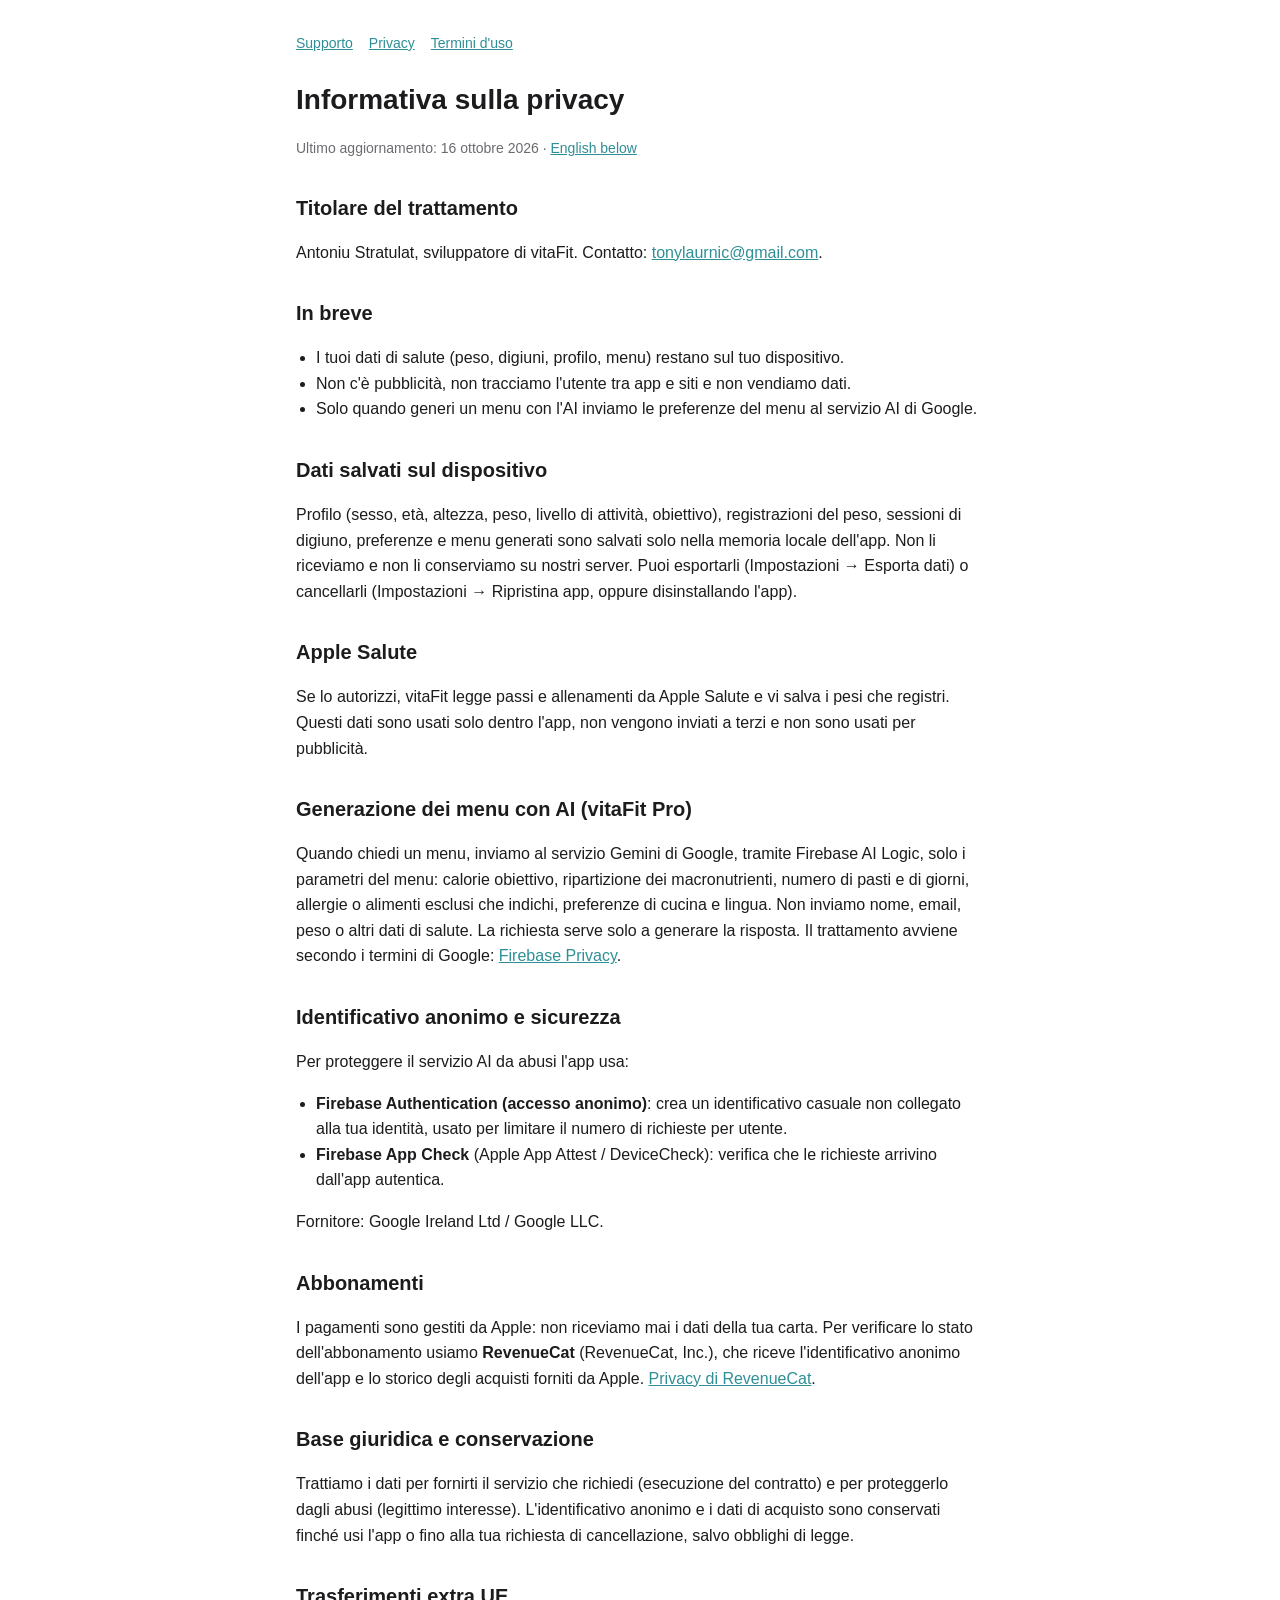
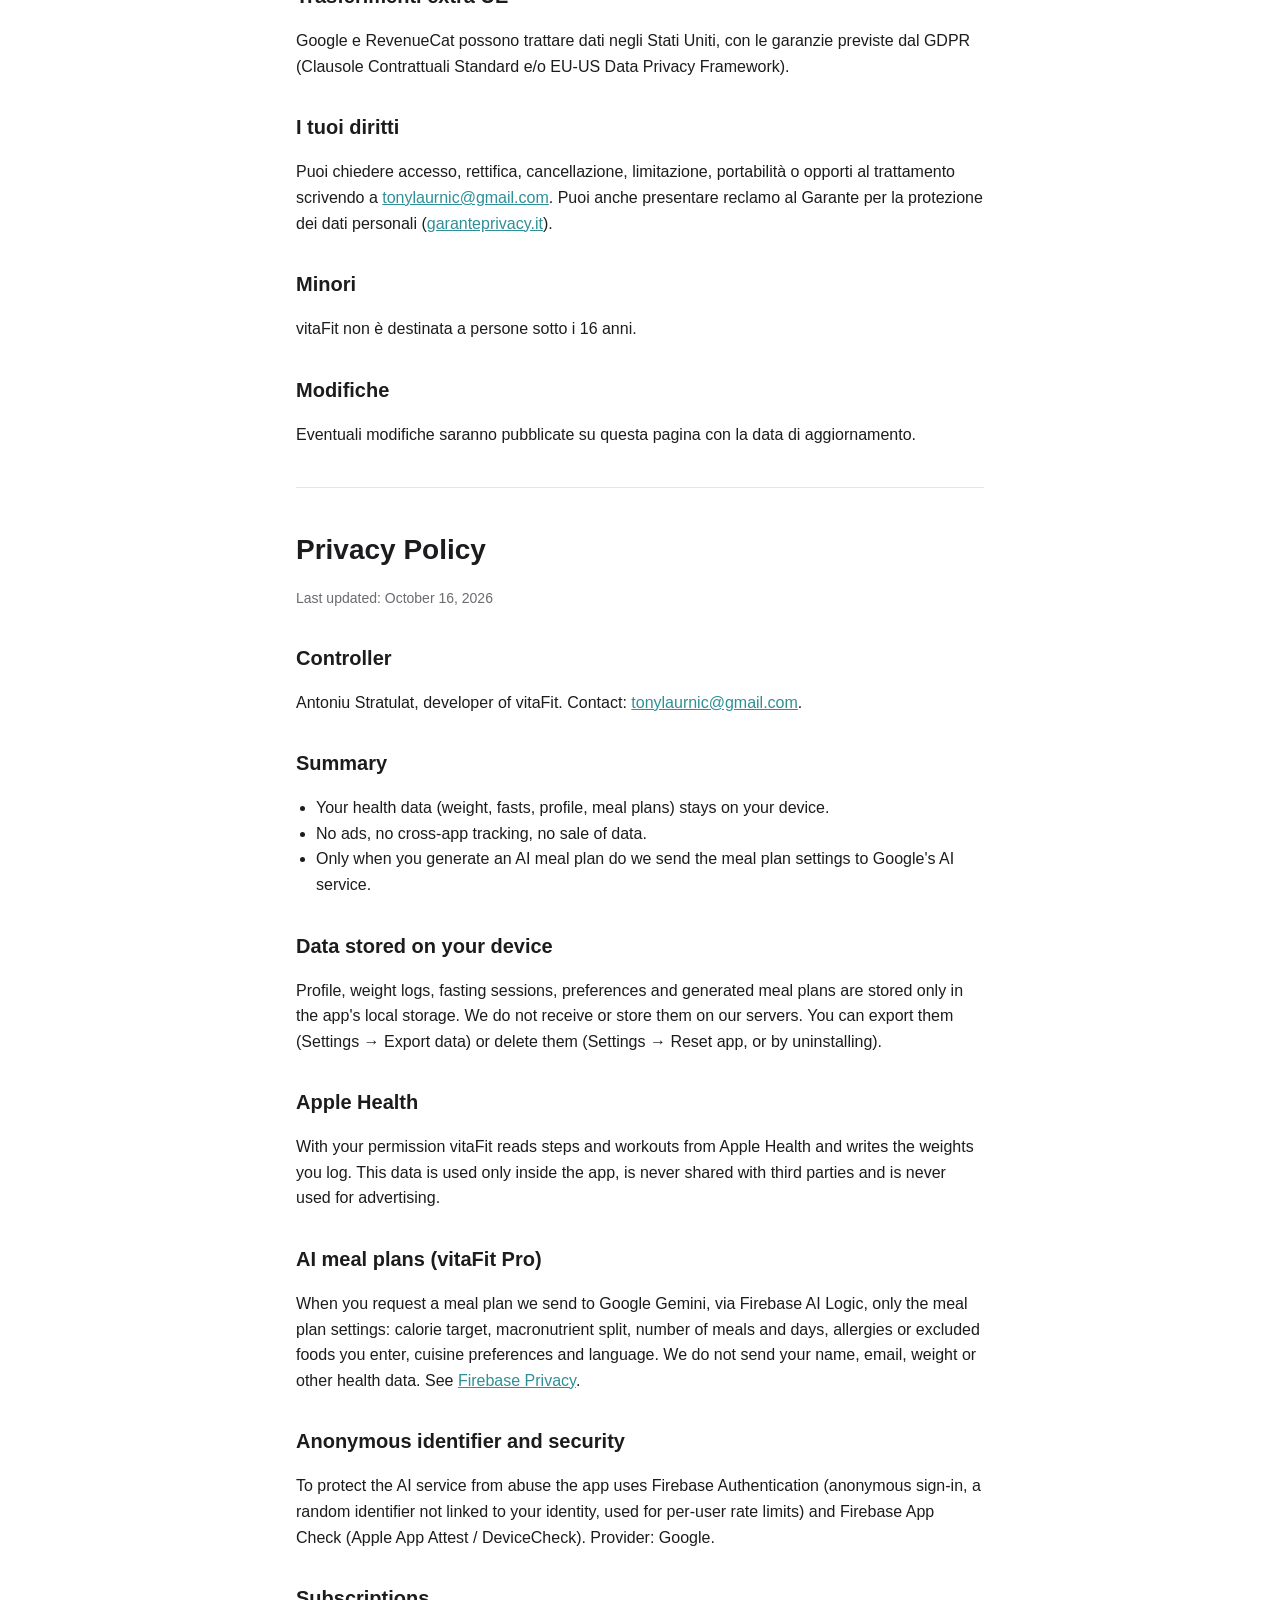
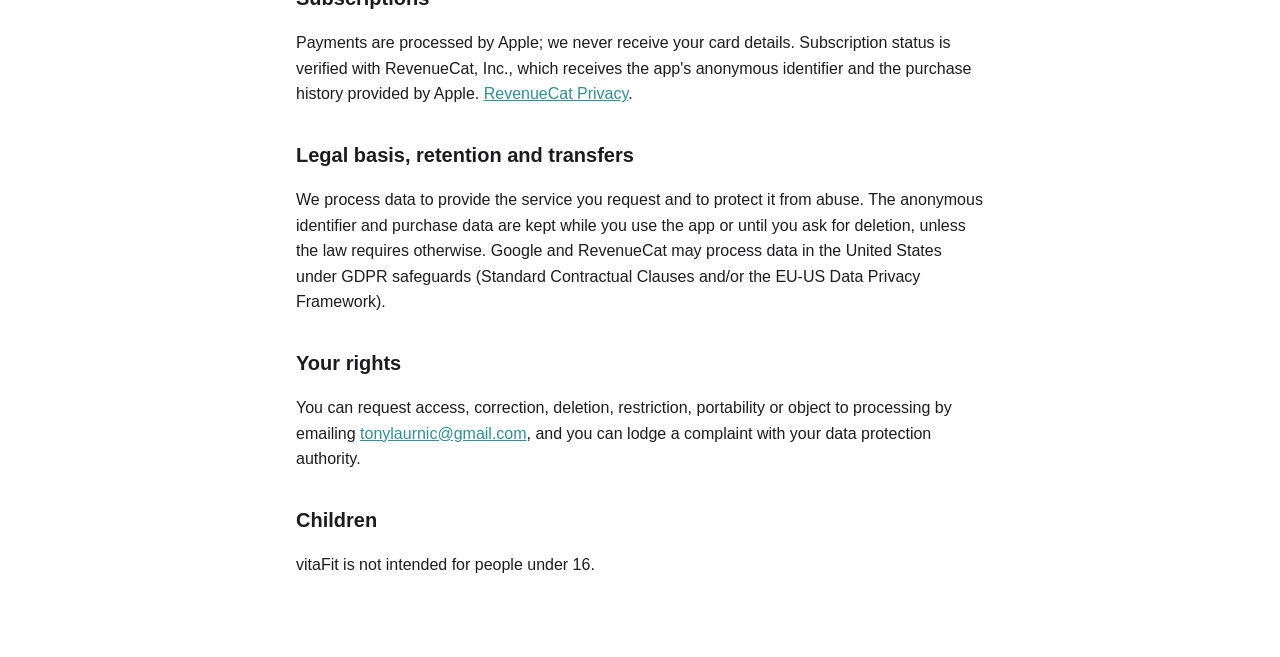
==== privacy.html @ 0c8dd7af "vitaFit support and privacy pages" ====
<!doctype html>
<html lang="it">
<head>
  <meta charset="utf-8">
  <meta name="viewport" content="width=device-width, initial-scale=1">
  <title>vitaFit – Privacy Policy</title>
  <link rel="stylesheet" href="style.css">
</head>
<body>
<main>
  <nav><a href="./">Supporto</a><a href="privacy.html">Privacy</a><a href="https://www.apple.com/legal/internet-services/itunes/dev/stdeula/">Termini d'uso</a></nav>

  <h1>Informativa sulla privacy</h1>
  <p class="muted">Ultimo aggiornamento: 16 ottobre 2026 · <a href="#en">English below</a></p>

  <h2>Titolare del trattamento</h2>
  <p>Antoniu Stratulat, sviluppatore di vitaFit. Contatto: <a href="mailto:tonylaurnic@gmail.com">tonylaurnic@gmail.com</a>.</p>

  <h2>In breve</h2>
  <ul>
    <li>I tuoi dati di salute (peso, digiuni, profilo, menu) restano sul tuo dispositivo.</li>
    <li>Non c'è pubblicità, non tracciamo l'utente tra app e siti e non vendiamo dati.</li>
    <li>Solo quando generi un menu con l'AI inviamo le preferenze del menu al servizio AI di Google.</li>
  </ul>

  <h2>Dati salvati sul dispositivo</h2>
  <p>Profilo (sesso, età, altezza, peso, livello di attività, obiettivo), registrazioni del peso, sessioni di digiuno, preferenze e menu generati
    sono salvati solo nella memoria locale dell'app. Non li riceviamo e non li conserviamo su nostri server.
    Puoi esportarli (Impostazioni → Esporta dati) o cancellarli (Impostazioni → Ripristina app, oppure disinstallando l'app).</p>

  <h2>Apple Salute</h2>
  <p>Se lo autorizzi, vitaFit legge passi e allenamenti da Apple Salute e vi salva i pesi che registri.
    Questi dati sono usati solo dentro l'app, non vengono inviati a terzi e non sono usati per pubblicità.</p>

  <h2>Generazione dei menu con AI (vitaFit Pro)</h2>
  <p>Quando chiedi un menu, inviamo al servizio Gemini di Google, tramite Firebase AI Logic, solo i parametri del menu:
    calorie obiettivo, ripartizione dei macronutrienti, numero di pasti e di giorni, allergie o alimenti esclusi che indichi, preferenze di cucina e lingua.
    Non inviamo nome, email, peso o altri dati di salute. La richiesta serve solo a generare la risposta.
    Il trattamento avviene secondo i termini di Google: <a href="https://firebase.google.com/support/privacy">Firebase Privacy</a>.</p>

  <h2>Identificativo anonimo e sicurezza</h2>
  <p>Per proteggere il servizio AI da abusi l'app usa:</p>
  <ul>
    <li><strong>Firebase Authentication (accesso anonimo)</strong>: crea un identificativo casuale non collegato alla tua identità, usato per limitare il numero di richieste per utente.</li>
    <li><strong>Firebase App Check</strong> (Apple App Attest / DeviceCheck): verifica che le richieste arrivino dall'app autentica.</li>
  </ul>
  <p>Fornitore: Google Ireland Ltd / Google LLC.</p>

  <h2>Abbonamenti</h2>
  <p>I pagamenti sono gestiti da Apple: non riceviamo mai i dati della tua carta.
    Per verificare lo stato dell'abbonamento usiamo <strong>RevenueCat</strong> (RevenueCat, Inc.), che riceve l'identificativo anonimo dell'app
    e lo storico degli acquisti forniti da Apple. <a href="https://www.revenuecat.com/privacy">Privacy di RevenueCat</a>.</p>

  <h2>Base giuridica e conservazione</h2>
  <p>Trattiamo i dati per fornirti il servizio che richiedi (esecuzione del contratto) e per proteggerlo dagli abusi (legittimo interesse).
    L'identificativo anonimo e i dati di acquisto sono conservati finché usi l'app o fino alla tua richiesta di cancellazione,
    salvo obblighi di legge.</p>

  <h2>Trasferimenti extra UE</h2>
  <p>Google e RevenueCat possono trattare dati negli Stati Uniti, con le garanzie previste dal GDPR (Clausole Contrattuali Standard e/o EU-US Data Privacy Framework).</p>

  <h2>I tuoi diritti</h2>
  <p>Puoi chiedere accesso, rettifica, cancellazione, limitazione, portabilità o opporti al trattamento scrivendo a
    <a href="mailto:tonylaurnic@gmail.com">tonylaurnic@gmail.com</a>. Puoi anche presentare reclamo al Garante per la protezione dei dati personali (<a href="https://www.garanteprivacy.it">garanteprivacy.it</a>).</p>

  <h2>Minori</h2>
  <p>vitaFit non è destinata a persone sotto i 16 anni.</p>

  <h2>Modifiche</h2>
  <p>Eventuali modifiche saranno pubblicate su questa pagina con la data di aggiornamento.</p>

  <hr>

  <section id="en" lang="en">
    <h1>Privacy Policy</h1>
    <p class="muted">Last updated: October 16, 2026</p>

    <h2>Controller</h2>
    <p>Antoniu Stratulat, developer of vitaFit. Contact: <a href="mailto:tonylaurnic@gmail.com">tonylaurnic@gmail.com</a>.</p>

    <h2>Summary</h2>
    <ul>
      <li>Your health data (weight, fasts, profile, meal plans) stays on your device.</li>
      <li>No ads, no cross-app tracking, no sale of data.</li>
      <li>Only when you generate an AI meal plan do we send the meal plan settings to Google's AI service.</li>
    </ul>

    <h2>Data stored on your device</h2>
    <p>Profile, weight logs, fasting sessions, preferences and generated meal plans are stored only in the app's local storage. We do not receive or store them on our servers. You can export them (Settings → Export data) or delete them (Settings → Reset app, or by uninstalling).</p>

    <h2>Apple Health</h2>
    <p>With your permission vitaFit reads steps and workouts from Apple Health and writes the weights you log. This data is used only inside the app, is never shared with third parties and is never used for advertising.</p>

    <h2>AI meal plans (vitaFit Pro)</h2>
    <p>When you request a meal plan we send to Google Gemini, via Firebase AI Logic, only the meal plan settings: calorie target, macronutrient split, number of meals and days, allergies or excluded foods you enter, cuisine preferences and language. We do not send your name, email, weight or other health data. See <a href="https://firebase.google.com/support/privacy">Firebase Privacy</a>.</p>

    <h2>Anonymous identifier and security</h2>
    <p>To protect the AI service from abuse the app uses Firebase Authentication (anonymous sign-in, a random identifier not linked to your identity, used for per-user rate limits) and Firebase App Check (Apple App Attest / DeviceCheck). Provider: Google.</p>

    <h2>Subscriptions</h2>
    <p>Payments are processed by Apple; we never receive your card details. Subscription status is verified with RevenueCat, Inc., which receives the app's anonymous identifier and the purchase history provided by Apple. <a href="https://www.revenuecat.com/privacy">RevenueCat Privacy</a>.</p>

    <h2>Legal basis, retention and transfers</h2>
    <p>We process data to provide the service you request and to protect it from abuse. The anonymous identifier and purchase data are kept while you use the app or until you ask for deletion, unless the law requires otherwise. Google and RevenueCat may process data in the United States under GDPR safeguards (Standard Contractual Clauses and/or the EU-US Data Privacy Framework).</p>

    <h2>Your rights</h2>
    <p>You can request access, correction, deletion, restriction, portability or object to processing by emailing <a href="mailto:tonylaurnic@gmail.com">tonylaurnic@gmail.com</a>, and you can lodge a complaint with your data protection authority.</p>

    <h2>Children</h2>
    <p>vitaFit is not intended for people under 16.</p>
  </section>
</main>
</body>
</html>
---- style.css ----
:root {
  --bg: #ffffff;
  --text: #1c1c1e;
  --muted: #6b6b70;
  --accent: #2e8f96;
  --line: #e5e5ea;
}
@media (prefers-color-scheme: dark) {
  :root {
    --bg: #111114;
    --text: #f2f2f7;
    --muted: #a1a1a6;
    --accent: #9ed2d7;
    --line: #2c2c30;
  }
}
* { box-sizing: border-box; }
body {
  margin: 0;
  background: var(--bg);
  color: var(--text);
  font: 16px/1.6 -apple-system, BlinkMacSystemFont, "Segoe UI", Roboto, sans-serif;
}
main { max-width: 720px; margin: 0 auto; padding: 32px 16px 64px; }
h1 { font-size: 28px; margin: 0 0 4px; }
h2 { font-size: 20px; margin: 32px 0 8px; }
h3 { font-size: 16px; margin: 20px 0 4px; }
p, li { color: var(--text); }
.muted { color: var(--muted); font-size: 14px; }
a { color: var(--accent); }
nav { display: flex; gap: 16px; margin-bottom: 24px; font-size: 14px; }
hr { border: 0; border-top: 1px solid var(--line); margin: 40px 0; }
ul { padding-left: 20px; }
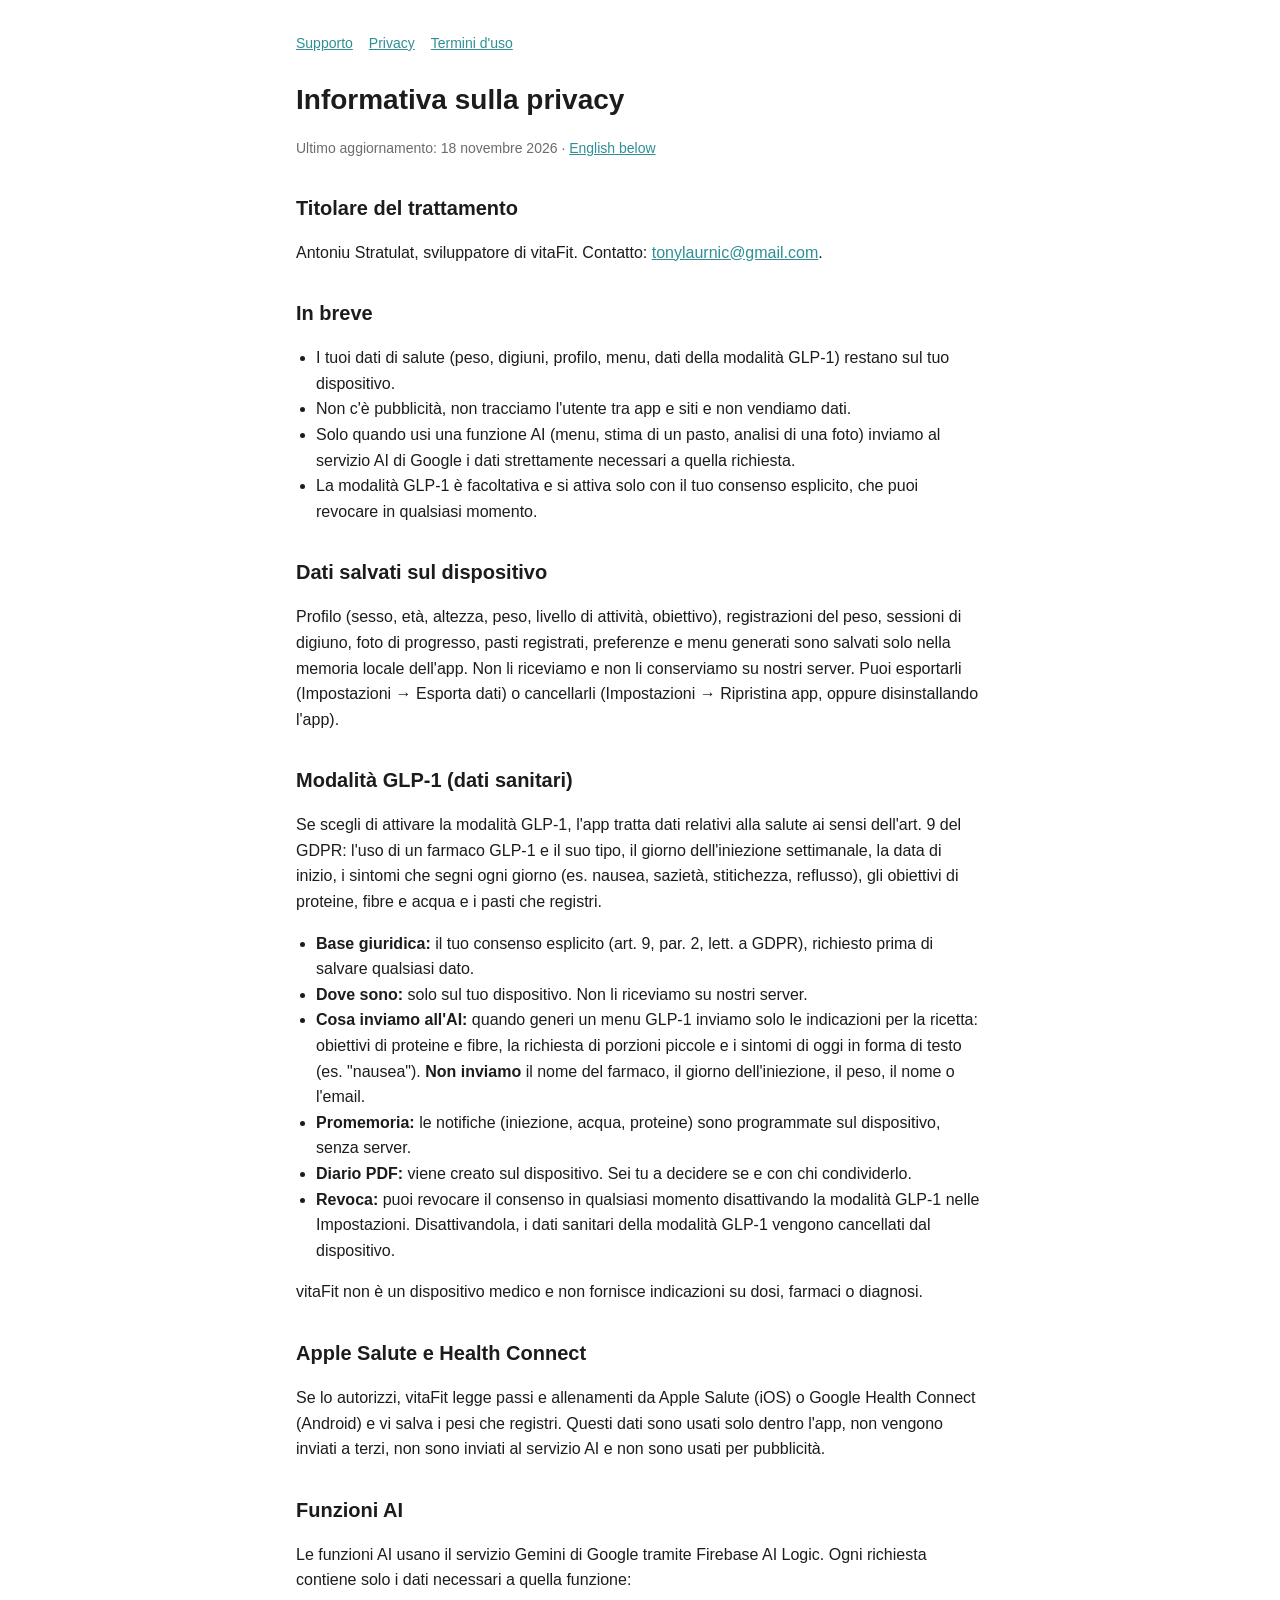
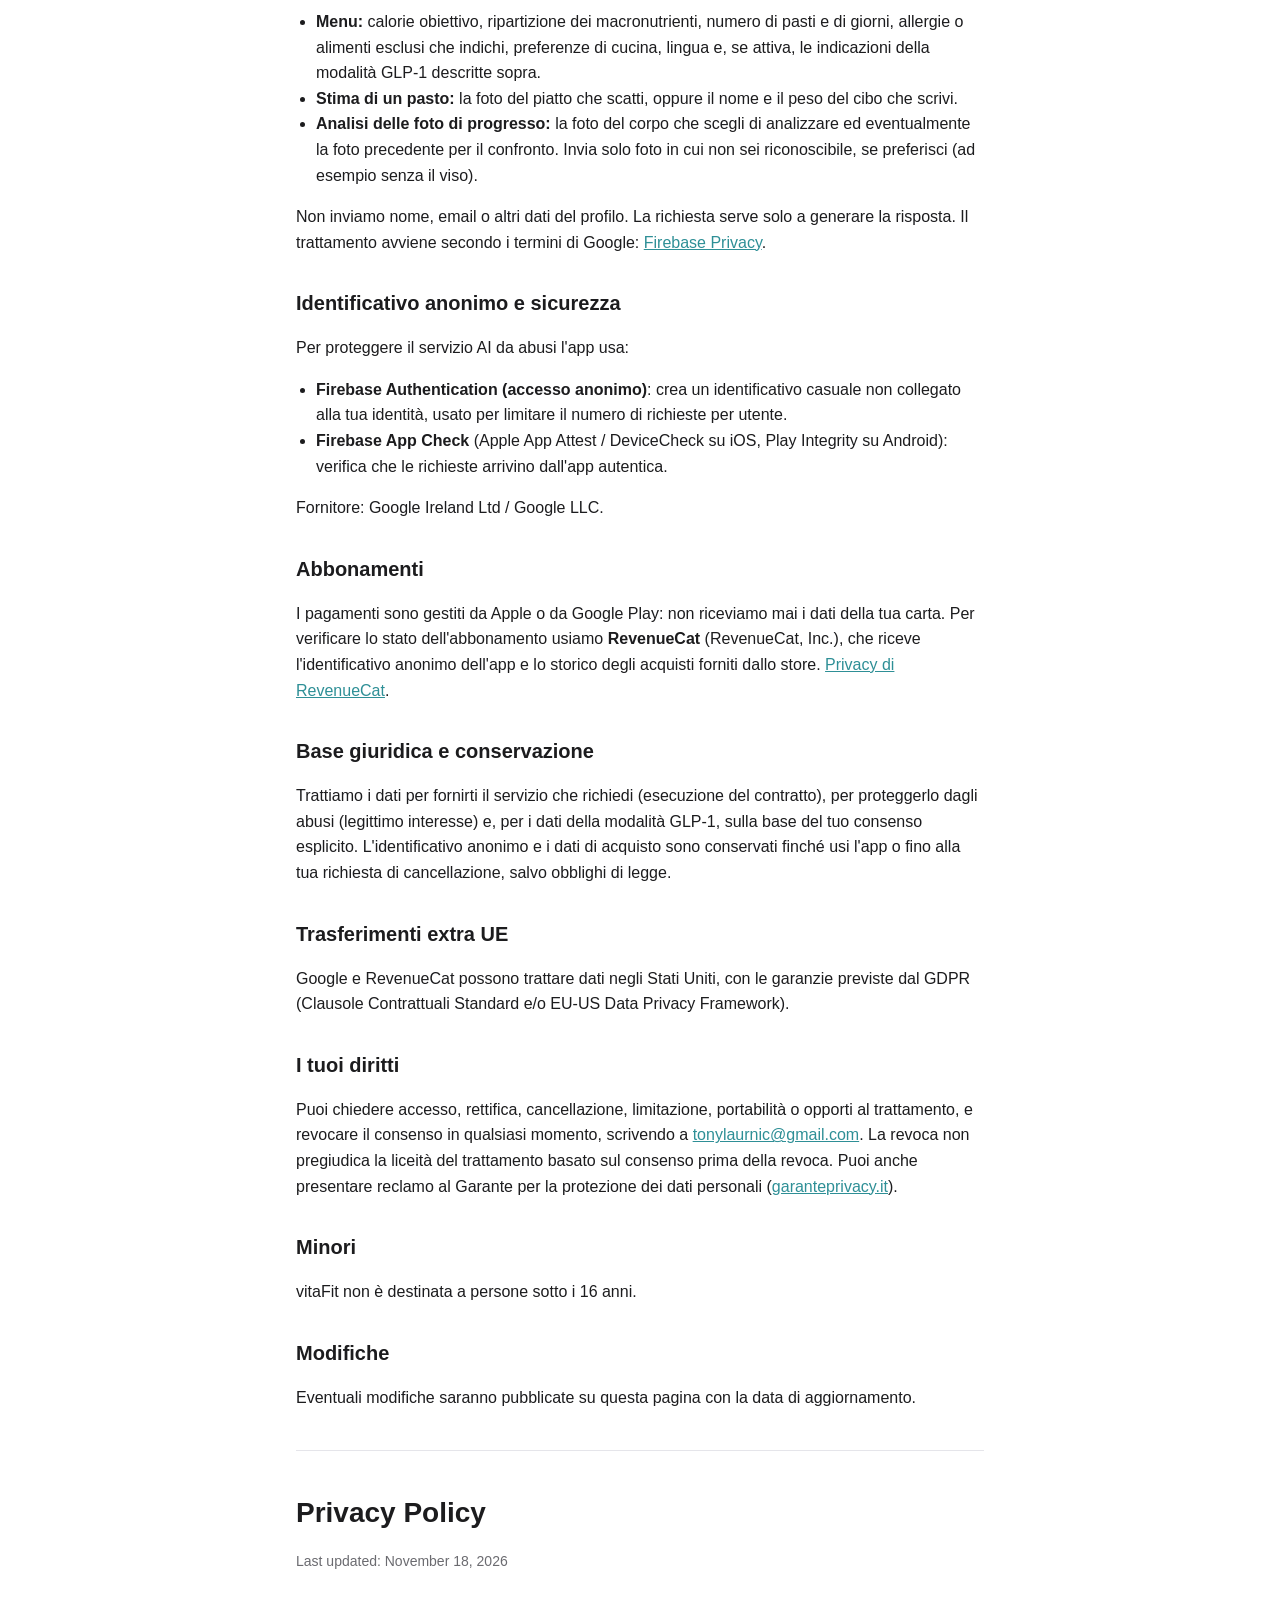
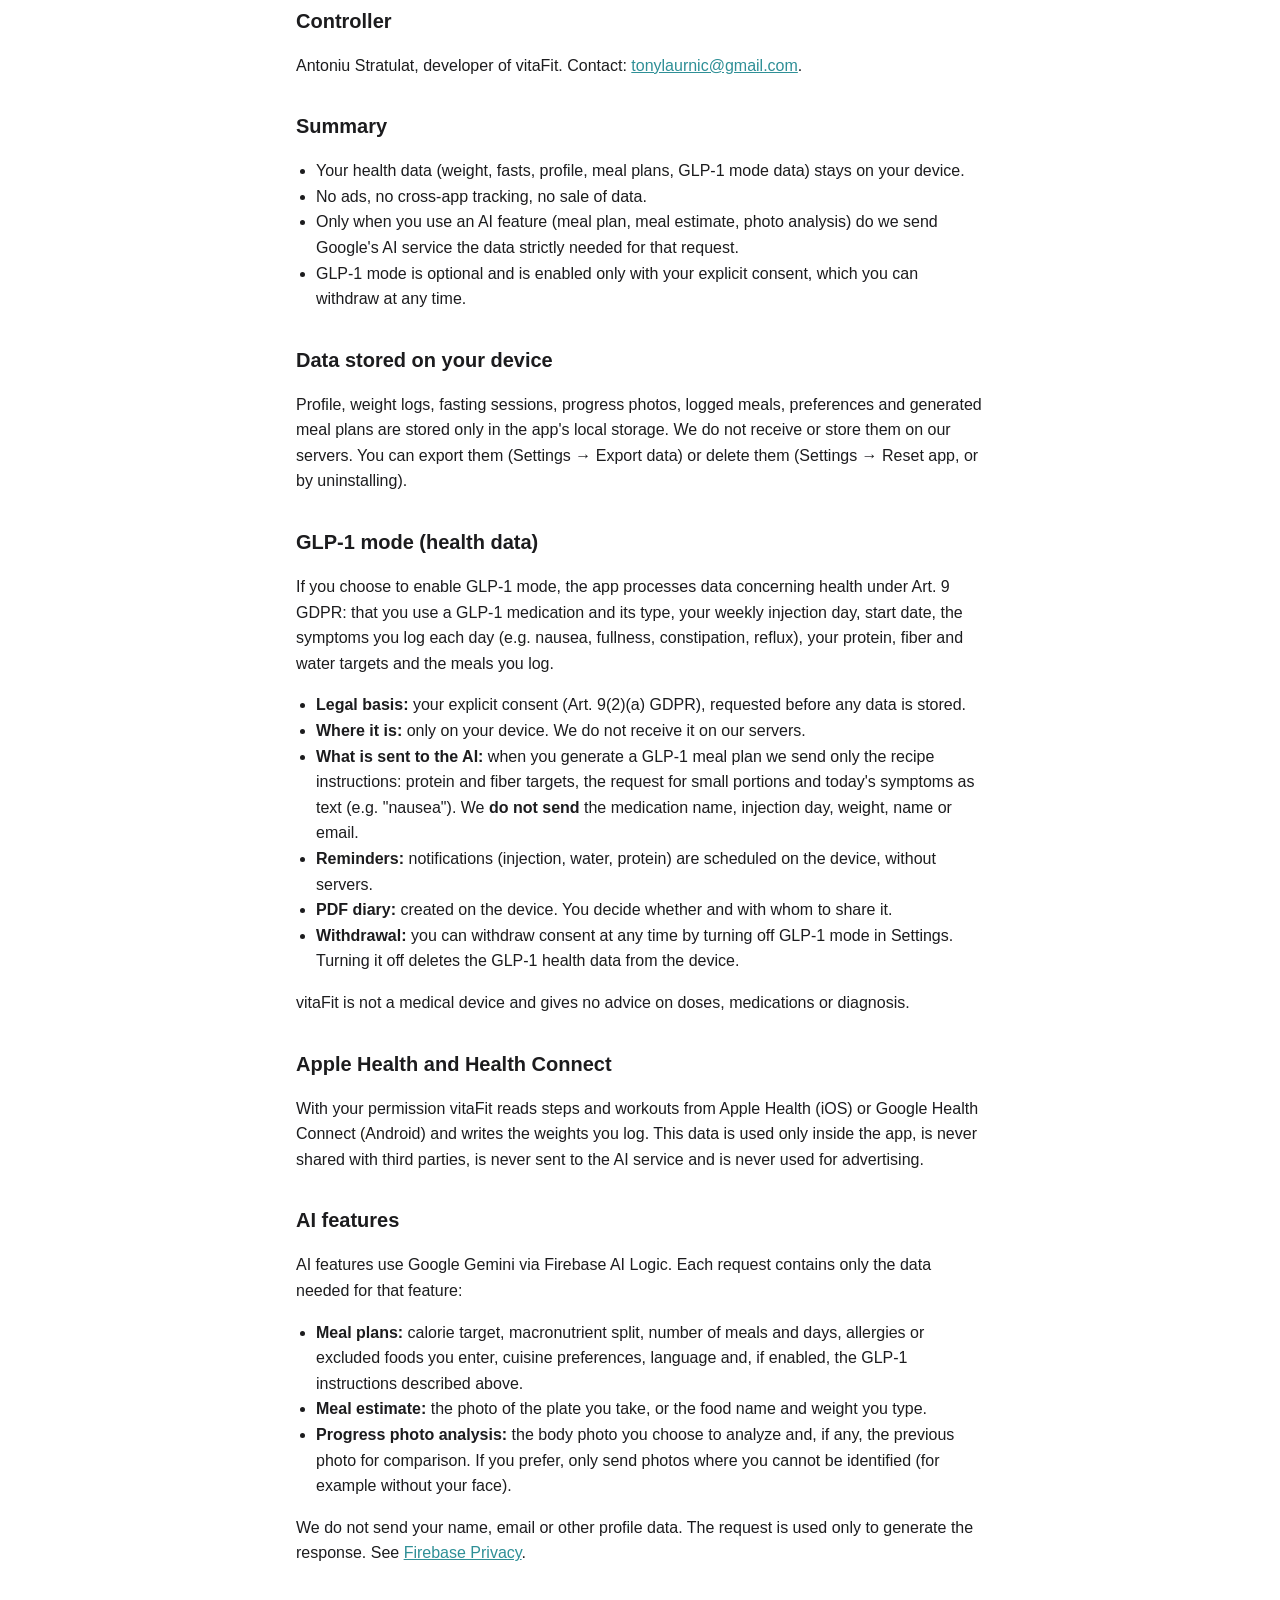
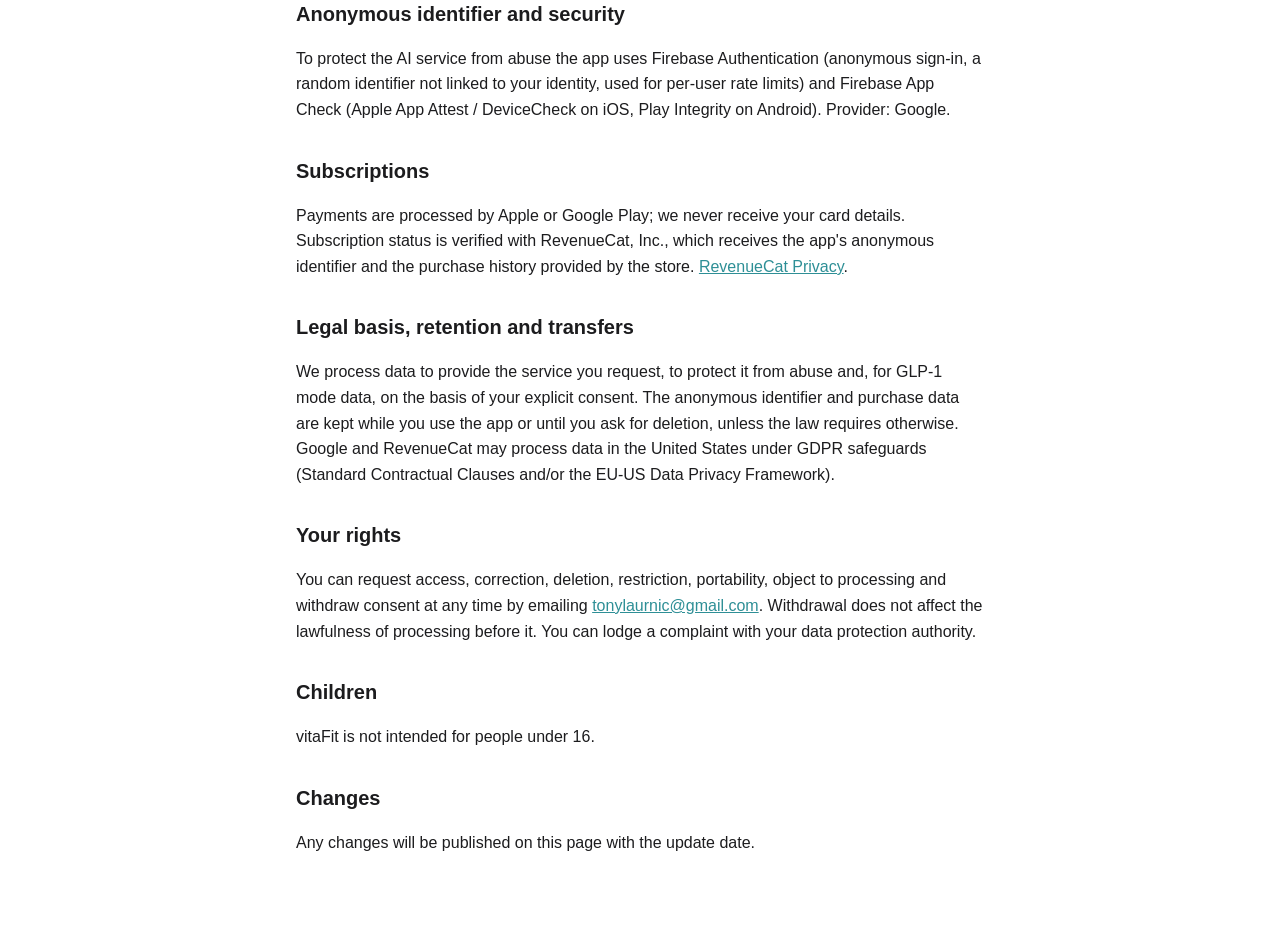
==== commit 99184b41: "Privacy: GLP-1 mode health data (GDPR art. 9), AI photo analysis, Android Co-Authored-By: Claude Opu" ====
--- a/privacy.html
+++ b/privacy.html
@@ -11,48 +11,70 @@
   <nav><a href="./">Supporto</a><a href="privacy.html">Privacy</a><a href="https://www.apple.com/legal/internet-services/itunes/dev/stdeula/">Termini d'uso</a></nav>
 
   <h1>Informativa sulla privacy</h1>
-  <p class="muted">Ultimo aggiornamento: 16 ottobre 2026 · <a href="#en">English below</a></p>
+  <p class="muted">Ultimo aggiornamento: 18 novembre 2026 · <a href="#en">English below</a></p>
 
   <h2>Titolare del trattamento</h2>
   <p>Antoniu Stratulat, sviluppatore di vitaFit. Contatto: <a href="mailto:tonylaurnic@gmail.com">tonylaurnic@gmail.com</a>.</p>
 
   <h2>In breve</h2>
   <ul>
-    <li>I tuoi dati di salute (peso, digiuni, profilo, menu) restano sul tuo dispositivo.</li>
+    <li>I tuoi dati di salute (peso, digiuni, profilo, menu, dati della modalità GLP-1) restano sul tuo dispositivo.</li>
     <li>Non c'è pubblicità, non tracciamo l'utente tra app e siti e non vendiamo dati.</li>
-    <li>Solo quando generi un menu con l'AI inviamo le preferenze del menu al servizio AI di Google.</li>
+    <li>Solo quando usi una funzione AI (menu, stima di un pasto, analisi di una foto) inviamo al servizio AI di Google i dati strettamente necessari a quella richiesta.</li>
+    <li>La modalità GLP-1 è facoltativa e si attiva solo con il tuo consenso esplicito, che puoi revocare in qualsiasi momento.</li>
   </ul>
 
   <h2>Dati salvati sul dispositivo</h2>
-  <p>Profilo (sesso, età, altezza, peso, livello di attività, obiettivo), registrazioni del peso, sessioni di digiuno, preferenze e menu generati
+  <p>Profilo (sesso, età, altezza, peso, livello di attività, obiettivo), registrazioni del peso, sessioni di digiuno, foto di progresso, pasti registrati, preferenze e menu generati
     sono salvati solo nella memoria locale dell'app. Non li riceviamo e non li conserviamo su nostri server.
     Puoi esportarli (Impostazioni → Esporta dati) o cancellarli (Impostazioni → Ripristina app, oppure disinstallando l'app).</p>
 
-  <h2>Apple Salute</h2>
-  <p>Se lo autorizzi, vitaFit legge passi e allenamenti da Apple Salute e vi salva i pesi che registri.
-    Questi dati sono usati solo dentro l'app, non vengono inviati a terzi e non sono usati per pubblicità.</p>
+  <h2>Modalità GLP-1 (dati sanitari)</h2>
+  <p>Se scegli di attivare la modalità GLP-1, l'app tratta dati relativi alla salute ai sensi dell'art. 9 del GDPR:
+    l'uso di un farmaco GLP-1 e il suo tipo, il giorno dell'iniezione settimanale, la data di inizio, i sintomi che segni ogni giorno
+    (es. nausea, sazietà, stitichezza, reflusso), gli obiettivi di proteine, fibre e acqua e i pasti che registri.</p>
+  <ul>
+    <li><strong>Base giuridica:</strong> il tuo consenso esplicito (art. 9, par. 2, lett. a GDPR), richiesto prima di salvare qualsiasi dato.</li>
+    <li><strong>Dove sono:</strong> solo sul tuo dispositivo. Non li riceviamo su nostri server.</li>
+    <li><strong>Cosa inviamo all'AI:</strong> quando generi un menu GLP-1 inviamo solo le indicazioni per la ricetta: obiettivi di proteine e fibre, la richiesta di porzioni piccole e i sintomi di oggi in forma di testo (es. "nausea").
+      <strong>Non inviamo</strong> il nome del farmaco, il giorno dell'iniezione, il peso, il nome o l'email.</li>
+    <li><strong>Promemoria:</strong> le notifiche (iniezione, acqua, proteine) sono programmate sul dispositivo, senza server.</li>
+    <li><strong>Diario PDF:</strong> viene creato sul dispositivo. Sei tu a decidere se e con chi condividerlo.</li>
+    <li><strong>Revoca:</strong> puoi revocare il consenso in qualsiasi momento disattivando la modalità GLP-1 nelle Impostazioni. Disattivandola, i dati sanitari della modalità GLP-1 vengono cancellati dal dispositivo.</li>
+  </ul>
+  <p>vitaFit non è un dispositivo medico e non fornisce indicazioni su dosi, farmaci o diagnosi.</p>
 
-  <h2>Generazione dei menu con AI (vitaFit Pro)</h2>
-  <p>Quando chiedi un menu, inviamo al servizio Gemini di Google, tramite Firebase AI Logic, solo i parametri del menu:
-    calorie obiettivo, ripartizione dei macronutrienti, numero di pasti e di giorni, allergie o alimenti esclusi che indichi, preferenze di cucina e lingua.
-    Non inviamo nome, email, peso o altri dati di salute. La richiesta serve solo a generare la risposta.
+  <h2>Apple Salute e Health Connect</h2>
+  <p>Se lo autorizzi, vitaFit legge passi e allenamenti da Apple Salute (iOS) o Google Health Connect (Android) e vi salva i pesi che registri.
+    Questi dati sono usati solo dentro l'app, non vengono inviati a terzi, non sono inviati al servizio AI e non sono usati per pubblicità.</p>
+
+  <h2>Funzioni AI</h2>
+  <p>Le funzioni AI usano il servizio Gemini di Google tramite Firebase AI Logic. Ogni richiesta contiene solo i dati necessari a quella funzione:</p>
+  <ul>
+    <li><strong>Menu:</strong> calorie obiettivo, ripartizione dei macronutrienti, numero di pasti e di giorni, allergie o alimenti esclusi che indichi, preferenze di cucina, lingua e, se attiva, le indicazioni della modalità GLP-1 descritte sopra.</li>
+    <li><strong>Stima di un pasto:</strong> la foto del piatto che scatti, oppure il nome e il peso del cibo che scrivi.</li>
+    <li><strong>Analisi delle foto di progresso:</strong> la foto del corpo che scegli di analizzare ed eventualmente la foto precedente per il confronto.
+      Invia solo foto in cui non sei riconoscibile, se preferisci (ad esempio senza il viso).</li>
+  </ul>
+  <p>Non inviamo nome, email o altri dati del profilo. La richiesta serve solo a generare la risposta.
     Il trattamento avviene secondo i termini di Google: <a href="https://firebase.google.com/support/privacy">Firebase Privacy</a>.</p>
 
   <h2>Identificativo anonimo e sicurezza</h2>
   <p>Per proteggere il servizio AI da abusi l'app usa:</p>
   <ul>
     <li><strong>Firebase Authentication (accesso anonimo)</strong>: crea un identificativo casuale non collegato alla tua identità, usato per limitare il numero di richieste per utente.</li>
-    <li><strong>Firebase App Check</strong> (Apple App Attest / DeviceCheck): verifica che le richieste arrivino dall'app autentica.</li>
+    <li><strong>Firebase App Check</strong> (Apple App Attest / DeviceCheck su iOS, Play Integrity su Android): verifica che le richieste arrivino dall'app autentica.</li>
   </ul>
   <p>Fornitore: Google Ireland Ltd / Google LLC.</p>
 
   <h2>Abbonamenti</h2>
-  <p>I pagamenti sono gestiti da Apple: non riceviamo mai i dati della tua carta.
+  <p>I pagamenti sono gestiti da Apple o da Google Play: non riceviamo mai i dati della tua carta.
     Per verificare lo stato dell'abbonamento usiamo <strong>RevenueCat</strong> (RevenueCat, Inc.), che riceve l'identificativo anonimo dell'app
-    e lo storico degli acquisti forniti da Apple. <a href="https://www.revenuecat.com/privacy">Privacy di RevenueCat</a>.</p>
+    e lo storico degli acquisti forniti dallo store. <a href="https://www.revenuecat.com/privacy">Privacy di RevenueCat</a>.</p>
 
   <h2>Base giuridica e conservazione</h2>
-  <p>Trattiamo i dati per fornirti il servizio che richiedi (esecuzione del contratto) e per proteggerlo dagli abusi (legittimo interesse).
+  <p>Trattiamo i dati per fornirti il servizio che richiedi (esecuzione del contratto), per proteggerlo dagli abusi (legittimo interesse)
+    e, per i dati della modalità GLP-1, sulla base del tuo consenso esplicito.
     L'identificativo anonimo e i dati di acquisto sono conservati finché usi l'app o fino alla tua richiesta di cancellazione,
     salvo obblighi di legge.</p>
 
@@ -60,8 +82,9 @@
   <p>Google e RevenueCat possono trattare dati negli Stati Uniti, con le garanzie previste dal GDPR (Clausole Contrattuali Standard e/o EU-US Data Privacy Framework).</p>
 
   <h2>I tuoi diritti</h2>
-  <p>Puoi chiedere accesso, rettifica, cancellazione, limitazione, portabilità o opporti al trattamento scrivendo a
-    <a href="mailto:tonylaurnic@gmail.com">tonylaurnic@gmail.com</a>. Puoi anche presentare reclamo al Garante per la protezione dei dati personali (<a href="https://www.garanteprivacy.it">garanteprivacy.it</a>).</p>
+  <p>Puoi chiedere accesso, rettifica, cancellazione, limitazione, portabilità o opporti al trattamento, e revocare il consenso in qualsiasi momento, scrivendo a
+    <a href="mailto:tonylaurnic@gmail.com">tonylaurnic@gmail.com</a>. La revoca non pregiudica la liceità del trattamento basato sul consenso prima della revoca.
+    Puoi anche presentare reclamo al Garante per la protezione dei dati personali (<a href="https://www.garanteprivacy.it">garanteprivacy.it</a>).</p>
 
   <h2>Minori</h2>
   <p>vitaFit non è destinata a persone sotto i 16 anni.</p>
@@ -73,41 +96,63 @@
 
   <section id="en" lang="en">
     <h1>Privacy Policy</h1>
-    <p class="muted">Last updated: October 16, 2026</p>
+    <p class="muted">Last updated: November 18, 2026</p>
 
     <h2>Controller</h2>
     <p>Antoniu Stratulat, developer of vitaFit. Contact: <a href="mailto:tonylaurnic@gmail.com">tonylaurnic@gmail.com</a>.</p>
 
     <h2>Summary</h2>
     <ul>
-      <li>Your health data (weight, fasts, profile, meal plans) stays on your device.</li>
+      <li>Your health data (weight, fasts, profile, meal plans, GLP-1 mode data) stays on your device.</li>
       <li>No ads, no cross-app tracking, no sale of data.</li>
-      <li>Only when you generate an AI meal plan do we send the meal plan settings to Google's AI service.</li>
+      <li>Only when you use an AI feature (meal plan, meal estimate, photo analysis) do we send Google's AI service the data strictly needed for that request.</li>
+      <li>GLP-1 mode is optional and is enabled only with your explicit consent, which you can withdraw at any time.</li>
     </ul>
 
     <h2>Data stored on your device</h2>
-    <p>Profile, weight logs, fasting sessions, preferences and generated meal plans are stored only in the app's local storage. We do not receive or store them on our servers. You can export them (Settings → Export data) or delete them (Settings → Reset app, or by uninstalling).</p>
+    <p>Profile, weight logs, fasting sessions, progress photos, logged meals, preferences and generated meal plans are stored only in the app's local storage. We do not receive or store them on our servers. You can export them (Settings → Export data) or delete them (Settings → Reset app, or by uninstalling).</p>
 
-    <h2>Apple Health</h2>
-    <p>With your permission vitaFit reads steps and workouts from Apple Health and writes the weights you log. This data is used only inside the app, is never shared with third parties and is never used for advertising.</p>
+    <h2>GLP-1 mode (health data)</h2>
+    <p>If you choose to enable GLP-1 mode, the app processes data concerning health under Art. 9 GDPR: that you use a GLP-1 medication and its type, your weekly injection day, start date, the symptoms you log each day (e.g. nausea, fullness, constipation, reflux), your protein, fiber and water targets and the meals you log.</p>
+    <ul>
+      <li><strong>Legal basis:</strong> your explicit consent (Art. 9(2)(a) GDPR), requested before any data is stored.</li>
+      <li><strong>Where it is:</strong> only on your device. We do not receive it on our servers.</li>
+      <li><strong>What is sent to the AI:</strong> when you generate a GLP-1 meal plan we send only the recipe instructions: protein and fiber targets, the request for small portions and today's symptoms as text (e.g. "nausea"). We <strong>do not send</strong> the medication name, injection day, weight, name or email.</li>
+      <li><strong>Reminders:</strong> notifications (injection, water, protein) are scheduled on the device, without servers.</li>
+      <li><strong>PDF diary:</strong> created on the device. You decide whether and with whom to share it.</li>
+      <li><strong>Withdrawal:</strong> you can withdraw consent at any time by turning off GLP-1 mode in Settings. Turning it off deletes the GLP-1 health data from the device.</li>
+    </ul>
+    <p>vitaFit is not a medical device and gives no advice on doses, medications or diagnosis.</p>
 
-    <h2>AI meal plans (vitaFit Pro)</h2>
-    <p>When you request a meal plan we send to Google Gemini, via Firebase AI Logic, only the meal plan settings: calorie target, macronutrient split, number of meals and days, allergies or excluded foods you enter, cuisine preferences and language. We do not send your name, email, weight or other health data. See <a href="https://firebase.google.com/support/privacy">Firebase Privacy</a>.</p>
+    <h2>Apple Health and Health Connect</h2>
+    <p>With your permission vitaFit reads steps and workouts from Apple Health (iOS) or Google Health Connect (Android) and writes the weights you log. This data is used only inside the app, is never shared with third parties, is never sent to the AI service and is never used for advertising.</p>
+
+    <h2>AI features</h2>
+    <p>AI features use Google Gemini via Firebase AI Logic. Each request contains only the data needed for that feature:</p>
+    <ul>
+      <li><strong>Meal plans:</strong> calorie target, macronutrient split, number of meals and days, allergies or excluded foods you enter, cuisine preferences, language and, if enabled, the GLP-1 instructions described above.</li>
+      <li><strong>Meal estimate:</strong> the photo of the plate you take, or the food name and weight you type.</li>
+      <li><strong>Progress photo analysis:</strong> the body photo you choose to analyze and, if any, the previous photo for comparison. If you prefer, only send photos where you cannot be identified (for example without your face).</li>
+    </ul>
+    <p>We do not send your name, email or other profile data. The request is used only to generate the response. See <a href="https://firebase.google.com/support/privacy">Firebase Privacy</a>.</p>
 
     <h2>Anonymous identifier and security</h2>
-    <p>To protect the AI service from abuse the app uses Firebase Authentication (anonymous sign-in, a random identifier not linked to your identity, used for per-user rate limits) and Firebase App Check (Apple App Attest / DeviceCheck). Provider: Google.</p>
+    <p>To protect the AI service from abuse the app uses Firebase Authentication (anonymous sign-in, a random identifier not linked to your identity, used for per-user rate limits) and Firebase App Check (Apple App Attest / DeviceCheck on iOS, Play Integrity on Android). Provider: Google.</p>
 
     <h2>Subscriptions</h2>
-    <p>Payments are processed by Apple; we never receive your card details. Subscription status is verified with RevenueCat, Inc., which receives the app's anonymous identifier and the purchase history provided by Apple. <a href="https://www.revenuecat.com/privacy">RevenueCat Privacy</a>.</p>
+    <p>Payments are processed by Apple or Google Play; we never receive your card details. Subscription status is verified with RevenueCat, Inc., which receives the app's anonymous identifier and the purchase history provided by the store. <a href="https://www.revenuecat.com/privacy">RevenueCat Privacy</a>.</p>
 
     <h2>Legal basis, retention and transfers</h2>
-    <p>We process data to provide the service you request and to protect it from abuse. The anonymous identifier and purchase data are kept while you use the app or until you ask for deletion, unless the law requires otherwise. Google and RevenueCat may process data in the United States under GDPR safeguards (Standard Contractual Clauses and/or the EU-US Data Privacy Framework).</p>
+    <p>We process data to provide the service you request, to protect it from abuse and, for GLP-1 mode data, on the basis of your explicit consent. The anonymous identifier and purchase data are kept while you use the app or until you ask for deletion, unless the law requires otherwise. Google and RevenueCat may process data in the United States under GDPR safeguards (Standard Contractual Clauses and/or the EU-US Data Privacy Framework).</p>
 
     <h2>Your rights</h2>
-    <p>You can request access, correction, deletion, restriction, portability or object to processing by emailing <a href="mailto:tonylaurnic@gmail.com">tonylaurnic@gmail.com</a>, and you can lodge a complaint with your data protection authority.</p>
+    <p>You can request access, correction, deletion, restriction, portability, object to processing and withdraw consent at any time by emailing <a href="mailto:tonylaurnic@gmail.com">tonylaurnic@gmail.com</a>. Withdrawal does not affect the lawfulness of processing before it. You can lodge a complaint with your data protection authority.</p>
 
     <h2>Children</h2>
     <p>vitaFit is not intended for people under 16.</p>
+
+    <h2>Changes</h2>
+    <p>Any changes will be published on this page with the update date.</p>
   </section>
 </main>
 </body>
